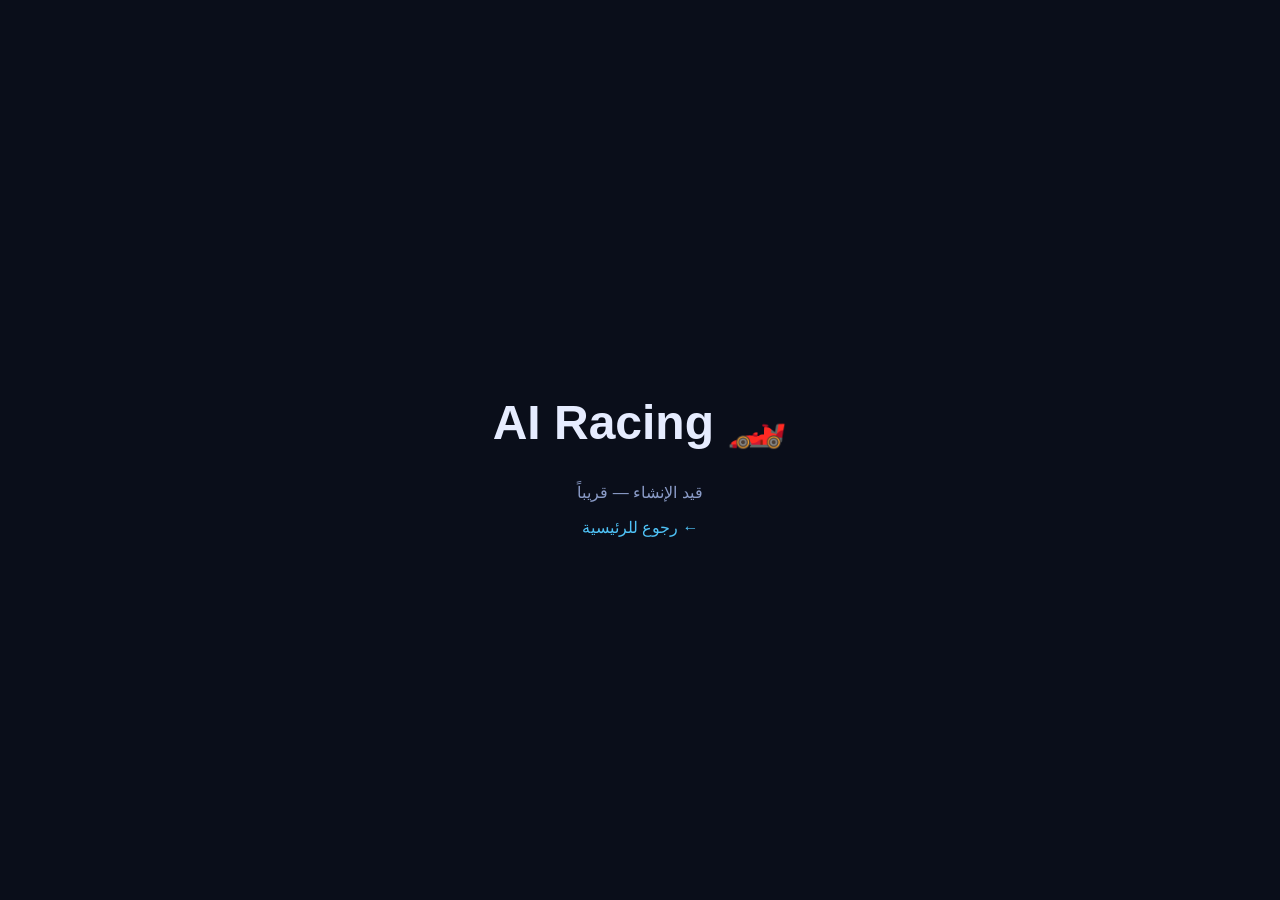
==== racing/index.html @ a8f6acb1 "Create racing/index.html" ====
<!DOCTYPE html>
<html lang="ar" dir="rtl">
<head>
<meta charset="UTF-8">
<title>AI Racing — قريباً</title>
<style>
  body {
    background: #0a0e1a;
    color: #e6ecff;
    font-family: sans-serif;
    display: flex;
    align-items: center;
    justify-content: center;
    min-height: 100vh;
    margin: 0;
    text-align: center;
  }
  h1 { font-size: 48px; }
  p { color: #8a9bc7; }
  a { color: #4fc3f7; text-decoration: none; }
</style>
</head>
<body>
<div>
  <h1>🏎️ AI Racing</h1>
  <p>قيد الإنشاء — قريباً</p>
  <a href="../">← رجوع للرئيسية</a>
</div>
</body>
</html>
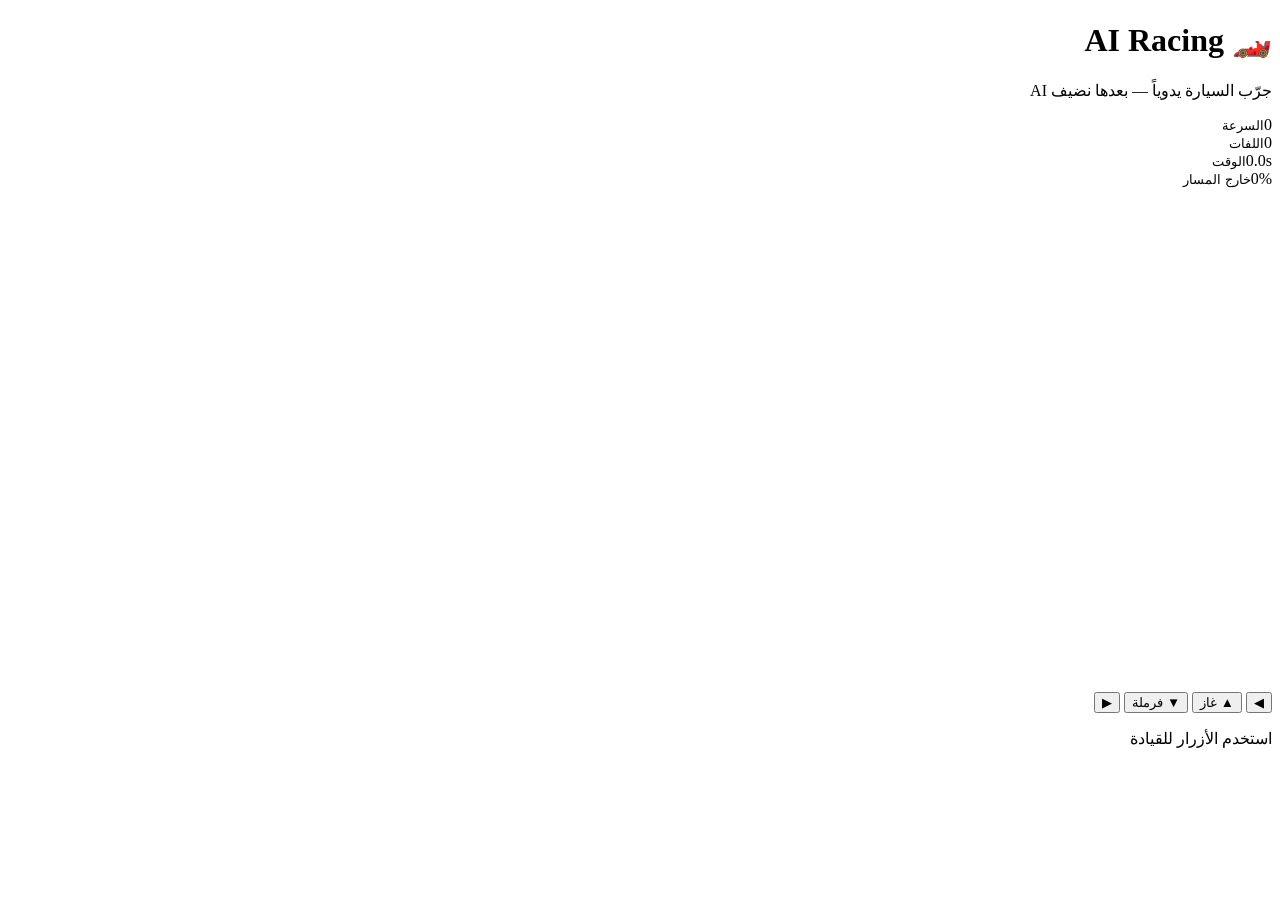
==== commit 9bb37a05: "Update index.html" ====
--- a/racing/index.html
+++ b/racing/index.html
@@ -2,29 +2,32 @@
 <html lang="ar" dir="rtl">
 <head>
 <meta charset="UTF-8">
-<title>AI Racing — قريباً</title>
-<style>
-  body {
-    background: #0a0e1a;
-    color: #e6ecff;
-    font-family: sans-serif;
-    display: flex;
-    align-items: center;
-    justify-content: center;
-    min-height: 100vh;
-    margin: 0;
-    text-align: center;
-  }
-  h1 { font-size: 48px; }
-  p { color: #8a9bc7; }
-  a { color: #4fc3f7; text-decoration: none; }
-</style>
+<meta name="viewport" content="width=device-width, initial-scale=1.0, user-scalable=no">
+<title>AI Racing — تجربة</title>
+<link rel="stylesheet" href="style.css">
 </head>
 <body>
-<div>
-  <h1>🏎️ AI Racing</h1>
-  <p>قيد الإنشاء — قريباً</p>
-  <a href="../">← رجوع للرئيسية</a>
+<div class="app">
+  <header>
+    <h1>🏎️ AI Racing</h1>
+    <p class="sub">جرّب السيارة يدوياً — بعدها نضيف AI</p>
+  </header>
+  <div class="stats">
+    <div class="stat"><span id="speed">0</span><small>السرعة</small></div>
+    <div class="stat"><span id="lap">0</span><small>اللفات</small></div>
+    <div class="stat"><span id="time">0.0s</span><small>الوقت</small></div>
+    <div class="stat"><span id="offtrack">0%</span><small>خارج المسار</small></div>
+  </div>
+  <canvas id="game" width="700" height="500"></canvas>
+  <div class="controls">
+    <button id="btnLeft">◀</button>
+    <button id="btnGas">▲ غاز</button>
+    <button id="btnBrake">▼ فرملة</button>
+    <button id="btnRight">▶</button>
+  </div>
+  <p id="status">استخدم الأزرار للقيادة</p>
 </div>
+<script src="track.js"></script>
+<script src="game.js"></script>
 </body>
 </html>
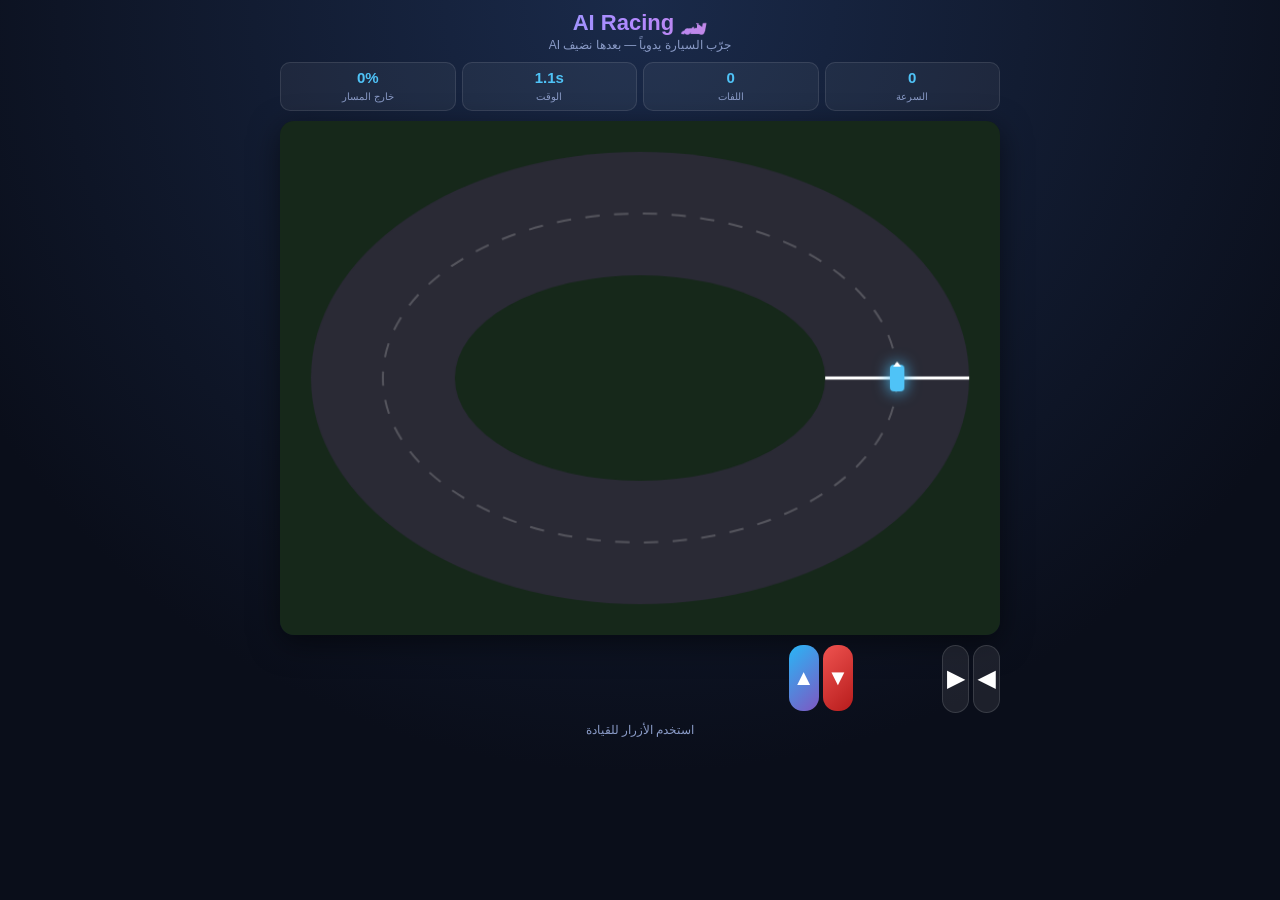
==== commit b7229ae0: "Update index.html" ====
--- a/racing/index.html
+++ b/racing/index.html
@@ -20,10 +20,14 @@
   </div>
   <canvas id="game" width="700" height="500"></canvas>
   <div class="controls">
-    <button id="btnLeft">◀</button>
-    <button id="btnGas">▲ غاز</button>
-    <button id="btnBrake">▼ فرملة</button>
-    <button id="btnRight">▶</button>
+    <div class="side">
+      <button id="btnLeft">◀</button>
+      <button id="btnRight">▶</button>
+    </div>
+    <div class="side">
+      <button id="btnBrake">▼</button>
+      <button id="btnGas">▲</button>
+    </div>
   </div>
   <p id="status">استخدم الأزرار للقيادة</p>
 </div>
--- a/racing/style.css
+++ b/racing/style.css
@@ -0,0 +1,94 @@
+* { box-sizing: border-box; margin: 0; padding: 0; user-select: none; }
+
+body {
+  font-family: 'Segoe UI', Tahoma, sans-serif;
+  background: radial-gradient(circle at 50% 0%, #1a2a4a, #0a0e1a 70%);
+  color: #e6ecff;
+  min-height: 100vh;
+  display: flex;
+  justify-content: center;
+  padding: 10px;
+  touch-action: manipulation;
+  -webkit-tap-highlight-color: transparent;
+}
+
+.app {
+  max-width: 720px;
+  width: 100%;
+  display: flex;
+  flex-direction: column;
+  gap: 10px;
+}
+
+header { text-align: center; }
+h1 {
+  font-size: 22px;
+  background: linear-gradient(90deg, #4fc3f7, #b388ff, #ff8a80);
+  -webkit-background-clip: text;
+  -webkit-text-fill-color: transparent;
+  background-clip: text;
+}
+.sub { font-size: 12px; color: #8a9bc7; margin-top: 2px; }
+
+.stats {
+  display: grid;
+  grid-template-columns: repeat(4, 1fr);
+  gap: 6px;
+}
+.stat {
+  background: rgba(255,255,255,0.05);
+  border: 1px solid rgba(255,255,255,0.1);
+  border-radius: 10px;
+  padding: 6px 2px;
+  text-align: center;
+}
+.stat span {
+  display: block;
+  font-size: 15px;
+  font-weight: 700;
+  color: #4fc3f7;
+}
+.stat small { font-size: 10px; color: #8a9bc7; }
+
+canvas {
+  width: 100%;
+  height: auto;
+  border-radius: 14px;
+  background: #0e1526;
+  box-shadow: 0 8px 30px rgba(0,0,0,0.5);
+  display: block;
+  touch-action: none;
+}
+
+.controls {
+  display: grid;
+  grid-template-columns: 1fr 1.5fr 1.5fr 1fr;
+  gap: 8px;
+}
+.controls button {
+  padding: 20px 4px;
+  font-size: 22px;
+  font-weight: 700;
+  border: none;
+  border-radius: 14px;
+  cursor: pointer;
+  color: #fff;
+  background: rgba(255,255,255,0.08);
+  border: 1px solid rgba(255,255,255,0.12);
+  touch-action: manipulation;
+  transition: transform 0.08s, background 0.15s;
+}
+.controls button:active,
+.controls button.pressed {
+  transform: scale(0.95);
+  background: rgba(79,195,247,0.3);
+}
+#btnGas { background: linear-gradient(135deg, #29b6f6, #7e57c2); border: none; }
+#btnBrake { background: linear-gradient(135deg, #ef5350, #b71c1c); border: none; }
+
+#status {
+  text-align: center;
+  font-size: 12px;
+  color: #8a9bc7;
+  min-height: 18px;
+}
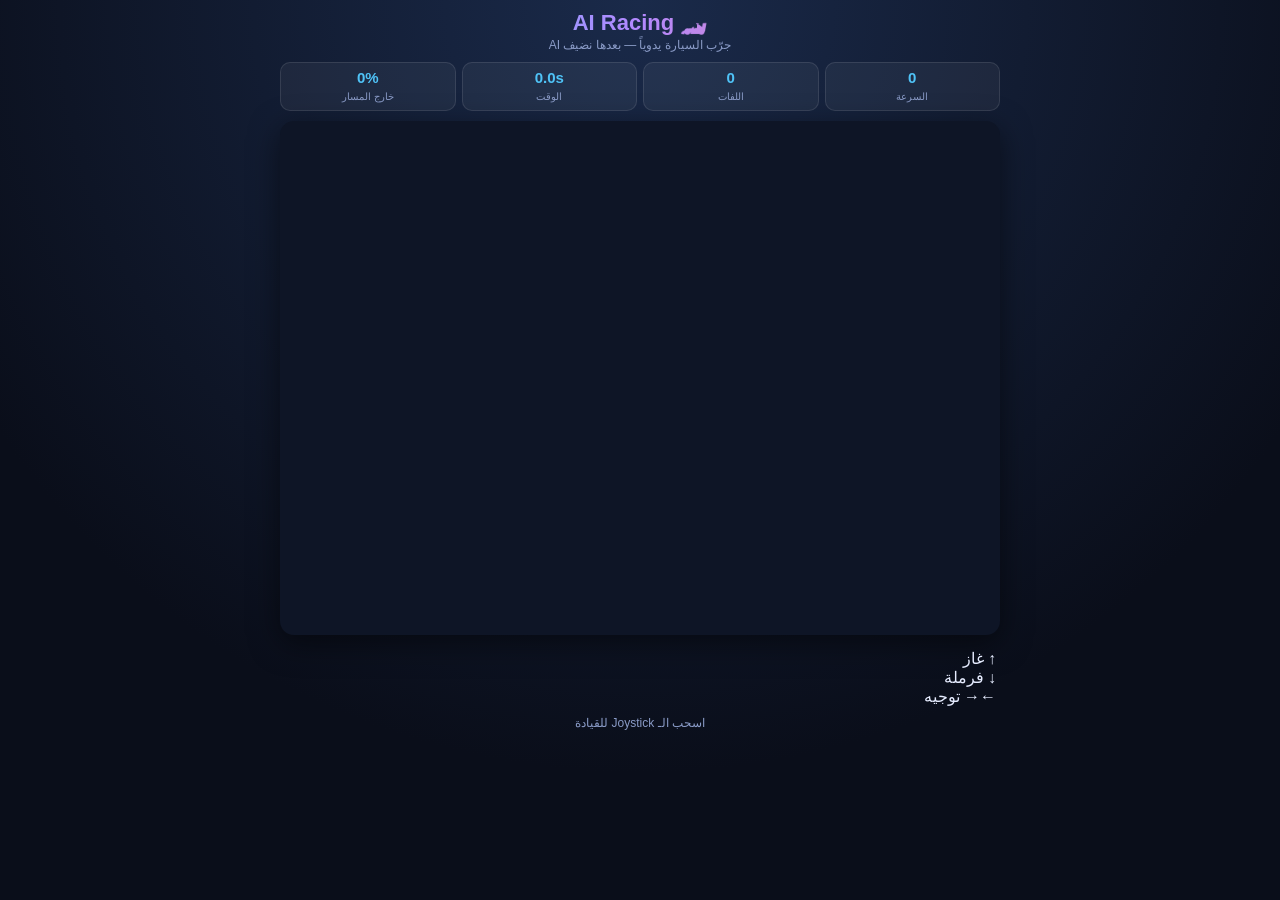
==== commit dd5bc861: "Update index.html" ====
--- a/racing/index.html
+++ b/racing/index.html
@@ -19,17 +19,21 @@
     <div class="stat"><span id="offtrack">0%</span><small>خارج المسار</small></div>
   </div>
   <canvas id="game" width="700" height="500"></canvas>
+
   <div class="controls">
-    <div class="side">
-      <button id="btnLeft">◀</button>
-      <button id="btnRight">▶</button>
+    <div class="hint">
+      <div class="hint-row"><span class="arrow">↑</span> غاز</div>
+      <div class="hint-row"><span class="arrow">↓</span> فرملة</div>
+      <div class="hint-row"><span class="arrow">←</span><span class="arrow">→</span> توجيه</div>
     </div>
-    <div class="side">
-      <button id="btnBrake">▼</button>
-      <button id="btnGas">▲</button>
+
+    <div class="joystick" id="joystick">
+      <div class="joystick-ring"></div>
+      <div class="joystick-knob" id="joystickKnob"></div>
     </div>
   </div>
-  <p id="status">استخدم الأزرار للقيادة</p>
+
+  <p id="status">اسحب الـ Joystick للقيادة</p>
 </div>
 <script src="track.js"></script>
 <script src="game.js"></script>
--- a/racing/style.css
+++ b/racing/style.css
@@ -60,31 +60,61 @@
   touch-action: none;
 }
 
+/* ============ أزرار التحكم ============ */
 .controls {
-  display: grid;
-  grid-template-columns: 1fr 1.5fr 1.5fr 1fr;
-  gap: 8px;
+  display: flex;
+  justify-content: space-between;
+  gap: 10px;
+  margin-top: 4px;
+  padding: 0 4px;
 }
+
+.controls .side {
+  display: flex;
+  gap: 10px;
+}
+
 .controls button {
-  padding: 20px 4px;
-  font-size: 22px;
+  width: 76px;
+  height: 76px;
+  font-size: 26px;
   font-weight: 700;
   border: none;
-  border-radius: 14px;
+  border-radius: 50%;
   cursor: pointer;
   color: #fff;
   background: rgba(255,255,255,0.08);
-  border: 1px solid rgba(255,255,255,0.12);
+  border: 1px solid rgba(255,255,255,0.15);
   touch-action: manipulation;
-  transition: transform 0.08s, background 0.15s;
+  display: flex;
+  align-items: center;
+  justify-content: center;
+  transition: transform 0.08s, background 0.15s, box-shadow 0.15s;
+  box-shadow: 0 4px 12px rgba(0,0,0,0.3);
 }
+
 .controls button:active,
 .controls button.pressed {
-  transform: scale(0.95);
-  background: rgba(79,195,247,0.3);
+  transform: scale(0.9);
+  background: rgba(79,195,247,0.35);
+  box-shadow: 0 0 20px rgba(79,195,247,0.5);
 }
-#btnGas { background: linear-gradient(135deg, #29b6f6, #7e57c2); border: none; }
-#btnBrake { background: linear-gradient(135deg, #ef5350, #b71c1c); border: none; }
+
+#btnLeft,
+#btnRight {
+  background: rgba(255,255,255,0.1);
+}
+
+#btnGas {
+  background: linear-gradient(135deg, #29b6f6, #7e57c2);
+  width: 90px;
+  height: 90px;
+  font-size: 28px;
+}
+
+#btnBrake {
+  background: linear-gradient(135deg, #ef5350, #b71c1c);
+}
 
 #status {
   text-align: center;
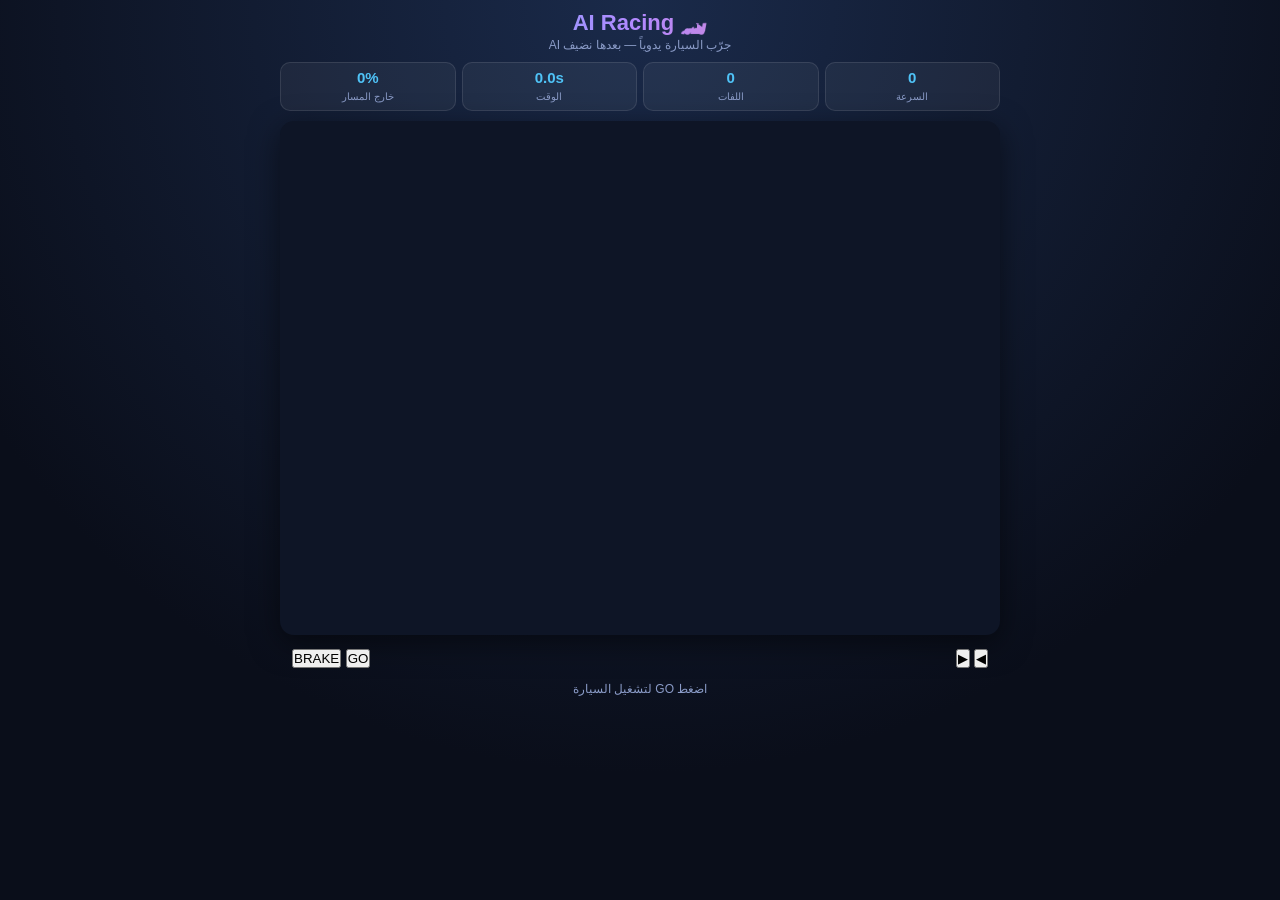
==== commit f6312bf0: "Update index.html" ====
--- a/racing/index.html
+++ b/racing/index.html
@@ -21,19 +21,24 @@
   <canvas id="game" width="700" height="500"></canvas>
 
   <div class="controls">
-    <div class="hint">
-      <div class="hint-row"><span class="arrow">↑</span> غاز</div>
-      <div class="hint-row"><span class="arrow">↓</span> فرملة</div>
-      <div class="hint-row"><span class="arrow">←</span><span class="arrow">→</span> توجيه</div>
+    <!-- يسار: توجيه -->
+    <div class="side left">
+      <button id="btnLeft" class="circle-btn">◀</button>
+      <button id="btnRight" class="circle-btn">▶</button>
     </div>
 
-    <div class="joystick" id="joystick">
-      <div class="joystick-ring"></div>
-      <div class="joystick-knob" id="joystickKnob"></div>
+    <!-- يمين: GO + BRAKE -->
+    <div class="side right">
+      <button id="btnGo" class="round-btn go">
+        <span class="label">GO</span>
+      </button>
+      <button id="btnBrake" class="round-btn brake">
+        <span class="label">BRAKE</span>
+      </button>
     </div>
   </div>
 
-  <p id="status">اسحب الـ Joystick للقيادة</p>
+  <p id="status">اضغط GO لتشغيل السيارة</p>
 </div>
 <script src="track.js"></script>
 <script src="game.js"></script>
--- a/racing/style.css
+++ b/racing/style.css
@@ -10,6 +10,7 @@
   padding: 10px;
   touch-action: manipulation;
   -webkit-tap-highlight-color: transparent;
+  overscroll-behavior: none;
 }
 
 .app {
@@ -60,60 +61,86 @@
   touch-action: none;
 }
 
-/* ============ أزرار التحكم ============ */
+/* ============ منطقة التحكم ============ */
 .controls {
   display: flex;
   justify-content: space-between;
-  gap: 10px;
-  margin-top: 4px;
-  padding: 0 4px;
+  align-items: center;
+  gap: 16px;
+  padding: 4px 12px;
 }
 
-.controls .side {
-  display: flex;
-  gap: 10px;
+.hint {
+  flex: 1;
+  color: #8a9bc7;
+  font-size: 13px;
+  line-height: 1.6;
+}
+.hint-row { display: flex; align-items: center; gap: 8px; margin: 2px 0; }
+.hint-row .arrow {
+  display: inline-flex;
+  align-items: center;
+  justify-content: center;
+  width: 22px;
+  height: 22px;
+  background: rgba(255,255,255,0.06);
+  border: 1px solid rgba(255,255,255,0.15);
+  border-radius: 6px;
+  font-size: 13px;
+  color: #4fc3f7;
 }
 
-.controls button {
-  width: 76px;
-  height: 76px;
-  font-size: 26px;
-  font-weight: 700;
-  border: none;
+/* ============ الـ Joystick ============ */
+.joystick {
+  position: relative;
+  width: 150px;
+  height: 150px;
   border-radius: 50%;
-  cursor: pointer;
-  color: #fff;
-  background: rgba(255,255,255,0.08);
-  border: 1px solid rgba(255,255,255,0.15);
-  touch-action: manipulation;
-  display: flex;
-  align-items: center;
-  justify-content: center;
-  transition: transform 0.08s, background 0.15s, box-shadow 0.15s;
-  box-shadow: 0 4px 12px rgba(0,0,0,0.3);
+  background: radial-gradient(circle at 50% 50%,
+              rgba(79,195,247,0.10),
+              rgba(255,255,255,0.03) 70%);
+  border: 2px solid rgba(255,255,255,0.15);
+  box-shadow: inset 0 0 30px rgba(0,0,0,0.5),
+              0 4px 20px rgba(0,0,0,0.4);
+  touch-action: none;
+  user-select: none;
+  transition: box-shadow 0.2s, border-color 0.2s;
 }
 
-.controls button:active,
-.controls button.pressed {
-  transform: scale(0.9);
-  background: rgba(79,195,247,0.35);
-  box-shadow: 0 0 20px rgba(79,195,247,0.5);
+.joystick.active {
+  border-color: rgba(79,195,247,0.5);
+  box-shadow: inset 0 0 30px rgba(0,0,0,0.5),
+              0 0 25px rgba(79,195,247,0.35);
 }
 
-#btnLeft,
-#btnRight {
-  background: rgba(255,255,255,0.1);
+.joystick-ring {
+  position: absolute;
+  inset: 18px;
+  border-radius: 50%;
+  border: 1px dashed rgba(255,255,255,0.12);
+  pointer-events: none;
 }
 
-#btnGas {
-  background: linear-gradient(135deg, #29b6f6, #7e57c2);
-  width: 90px;
-  height: 90px;
-  font-size: 28px;
+.joystick-knob {
+  position: absolute;
+  left: 50%;
+  top: 50%;
+  width: 64px;
+  height: 64px;
+  margin: -32px 0 0 -32px;
+  border-radius: 50%;
+  background: linear-gradient(145deg, #4fc3f7, #7e57c2);
+  box-shadow: 0 4px 16px rgba(79,195,247,0.55),
+              0 0 0 3px rgba(255,255,255,0.08);
+  transition: transform 0.18s cubic-bezier(0.34, 1.4, 0.64, 1);
+  pointer-events: none;
+  will-change: transform;
 }
 
-#btnBrake {
-  background: linear-gradient(135deg, #ef5350, #b71c1c);
+.joystick.active .joystick-knob {
+  transition: none;
+  box-shadow: 0 4px 22px rgba(79,195,247,0.85),
+              0 0 0 3px rgba(255,255,255,0.15);
 }
 
 #status {
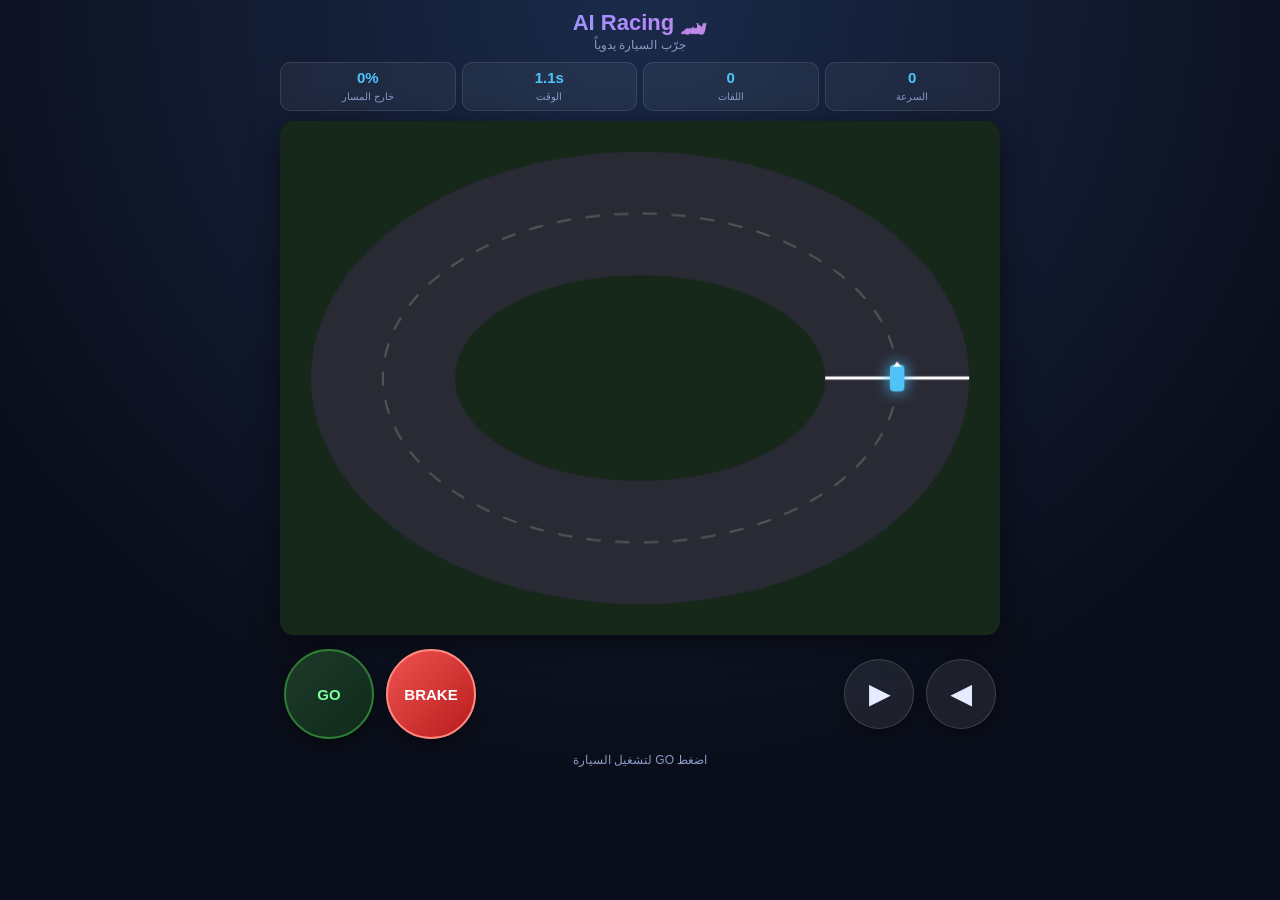
==== commit ceb43df9: "Update index.html" ====
--- a/racing/index.html
+++ b/racing/index.html
@@ -3,14 +3,14 @@
 <head>
 <meta charset="UTF-8">
 <meta name="viewport" content="width=device-width, initial-scale=1.0, user-scalable=no">
-<title>AI Racing — تجربة</title>
-<link rel="stylesheet" href="style.css">
+<title>AI Racing</title>
+<link rel="stylesheet" href="style.css?v=3">
 </head>
 <body>
 <div class="app">
   <header>
     <h1>🏎️ AI Racing</h1>
-    <p class="sub">جرّب السيارة يدوياً — بعدها نضيف AI</p>
+    <p class="sub">جرّب السيارة يدوياً</p>
   </header>
   <div class="stats">
     <div class="stat"><span id="speed">0</span><small>السرعة</small></div>
@@ -18,29 +18,23 @@
     <div class="stat"><span id="time">0.0s</span><small>الوقت</small></div>
     <div class="stat"><span id="offtrack">0%</span><small>خارج المسار</small></div>
   </div>
+
   <canvas id="game" width="700" height="500"></canvas>
 
   <div class="controls">
-    <!-- يسار: توجيه -->
-    <div class="side left">
+    <div class="side">
       <button id="btnLeft" class="circle-btn">◀</button>
       <button id="btnRight" class="circle-btn">▶</button>
     </div>
-
-    <!-- يمين: GO + BRAKE -->
-    <div class="side right">
-      <button id="btnGo" class="round-btn go">
-        <span class="label">GO</span>
-      </button>
-      <button id="btnBrake" class="round-btn brake">
-        <span class="label">BRAKE</span>
-      </button>
+    <div class="side">
+      <button id="btnBrake" class="round-btn brake">BRAKE</button>
+      <button id="btnGo" class="round-btn go">GO</button>
     </div>
   </div>
 
   <p id="status">اضغط GO لتشغيل السيارة</p>
 </div>
-<script src="track.js"></script>
-<script src="game.js"></script>
+<script src="track.js?v=3"></script>
+<script src="game.js?v=3"></script>
 </body>
 </html>
--- a/racing/style.css
+++ b/racing/style.css
@@ -61,86 +61,89 @@
   touch-action: none;
 }
 
-/* ============ منطقة التحكم ============ */
+/* ============ التحكم ============ */
 .controls {
   display: flex;
   justify-content: space-between;
   align-items: center;
-  gap: 16px;
-  padding: 4px 12px;
+  gap: 10px;
+  padding: 4px 4px;
 }
 
-.hint {
-  flex: 1;
-  color: #8a9bc7;
-  font-size: 13px;
-  line-height: 1.6;
+.side {
+  display: flex;
+  gap: 12px;
+  align-items: center;
 }
-.hint-row { display: flex; align-items: center; gap: 8px; margin: 2px 0; }
-.hint-row .arrow {
-  display: inline-flex;
+
+/* أزرار التوجيه (دوائر صغيرة) */
+.circle-btn {
+  width: 70px;
+  height: 70px;
+  font-size: 26px;
+  font-weight: 700;
+  border-radius: 50%;
+  border: 1px solid rgba(255,255,255,0.15);
+  background: rgba(255,255,255,0.08);
+  color: #e6ecff;
+  cursor: pointer;
+  touch-action: manipulation;
+  display: flex;
   align-items: center;
   justify-content: center;
-  width: 22px;
-  height: 22px;
-  background: rgba(255,255,255,0.06);
-  border: 1px solid rgba(255,255,255,0.15);
-  border-radius: 6px;
-  font-size: 13px;
-  color: #4fc3f7;
+  transition: transform 0.08s, background 0.15s;
+  box-shadow: 0 4px 12px rgba(0,0,0,0.3);
+}
+.circle-btn:active,
+.circle-btn.pressed {
+  transform: scale(0.9);
+  background: rgba(79,195,247,0.35);
 }
 
-/* ============ الـ Joystick ============ */
-.joystick {
-  position: relative;
-  width: 150px;
-  height: 150px;
+/* أزرار GO و BRAKE (كبسولة) */
+.round-btn {
+  width: 90px;
+  height: 90px;
   border-radius: 50%;
-  background: radial-gradient(circle at 50% 50%,
-              rgba(79,195,247,0.10),
-              rgba(255,255,255,0.03) 70%);
-  border: 2px solid rgba(255,255,255,0.15);
-  box-shadow: inset 0 0 30px rgba(0,0,0,0.5),
-              0 4px 20px rgba(0,0,0,0.4);
-  touch-action: none;
-  user-select: none;
-  transition: box-shadow 0.2s, border-color 0.2s;
+  border: none;
+  color: #fff;
+  font-weight: 800;
+  font-size: 15px;
+  cursor: pointer;
+  touch-action: manipulation;
+  display: flex;
+  align-items: center;
+  justify-content: center;
+  transition: transform 0.1s, box-shadow 0.2s, background 0.2s;
+  box-shadow: 0 4px 14px rgba(0,0,0,0.4);
 }
 
-.joystick.active {
-  border-color: rgba(79,195,247,0.5);
-  box-shadow: inset 0 0 30px rgba(0,0,0,0.5),
-              0 0 25px rgba(79,195,247,0.35);
+.round-btn .label {
+  letter-spacing: 1px;
 }
 
-.joystick-ring {
-  position: absolute;
-  inset: 18px;
-  border-radius: 50%;
-  border: 1px dashed rgba(255,255,255,0.12);
-  pointer-events: none;
+/* GO - أخضر، لما شغال يصير أخضر متوهج */
+.round-btn.go {
+  background: linear-gradient(135deg, #1f3a2a, #0e2a1a);
+  border: 2px solid #2e7d32;
+  color: #7cffa0;
+}
+.round-btn.go.active {
+  background: linear-gradient(135deg, #00e676, #00c853);
+  border-color: #b9f6ca;
+  color: #003300;
+  box-shadow: 0 0 25px rgba(0,230,118,0.7),
+              0 4px 14px rgba(0,0,0,0.4);
 }
 
-.joystick-knob {
-  position: absolute;
-  left: 50%;
-  top: 50%;
-  width: 64px;
-  height: 64px;
-  margin: -32px 0 0 -32px;
-  border-radius: 50%;
-  background: linear-gradient(145deg, #4fc3f7, #7e57c2);
-  box-shadow: 0 4px 16px rgba(79,195,247,0.55),
-              0 0 0 3px rgba(255,255,255,0.08);
-  transition: transform 0.18s cubic-bezier(0.34, 1.4, 0.64, 1);
-  pointer-events: none;
-  will-change: transform;
+/* BRAKE - أحمر */
+.round-btn.brake {
+  background: linear-gradient(135deg, #ef5350, #b71c1c);
+  border: 2px solid #ff8a80;
 }
-
-.joystick.active .joystick-knob {
-  transition: none;
-  box-shadow: 0 4px 22px rgba(79,195,247,0.85),
-              0 0 0 3px rgba(255,255,255,0.15);
+.round-btn.brake.pressed {
+  transform: scale(0.9);
+  box-shadow: 0 0 25px rgba(255,80,80,0.8);
 }
 
 #status {
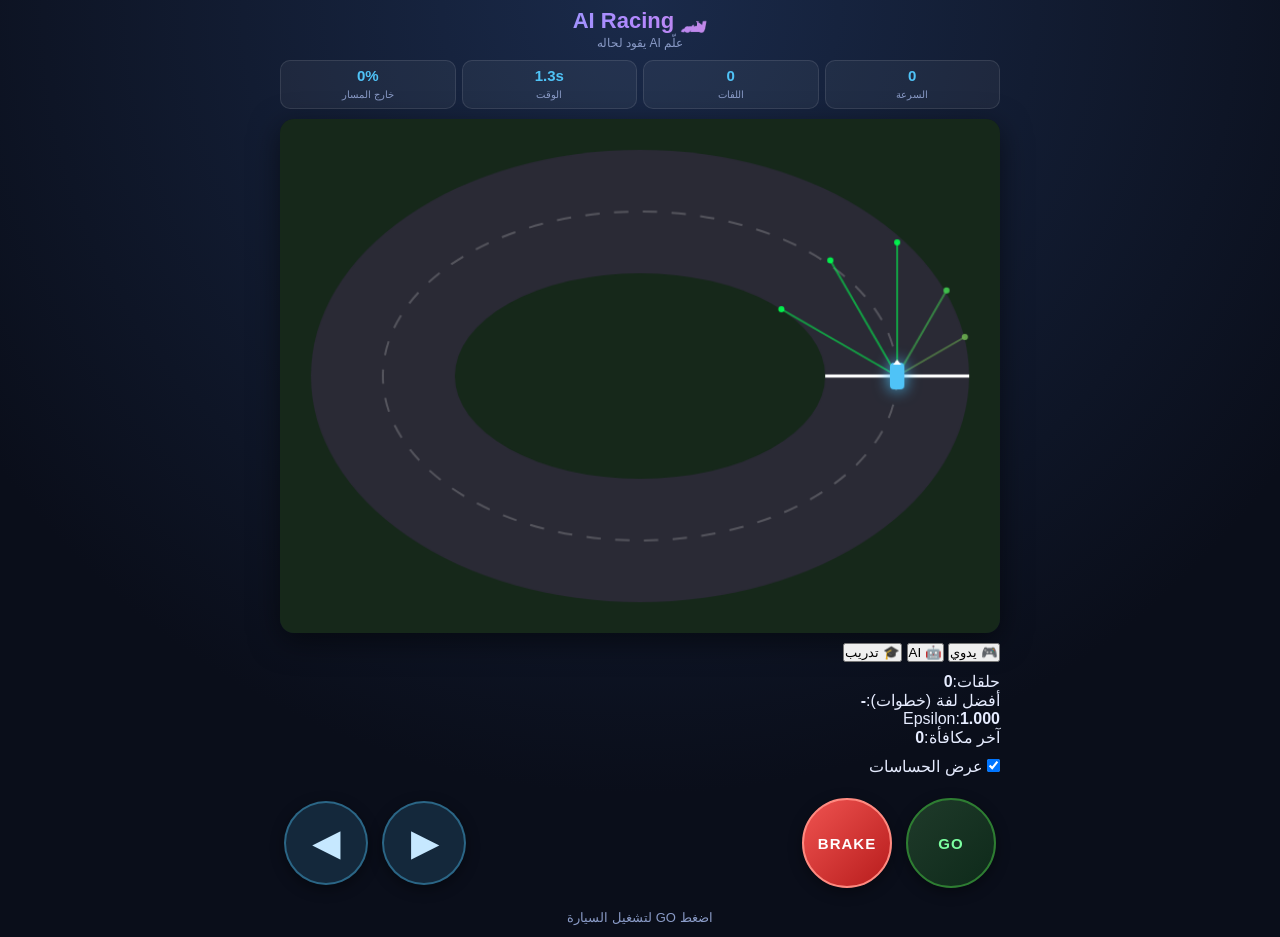
==== commit f44099a1: "Update index.html" ====
--- a/racing/index.html
+++ b/racing/index.html
@@ -4,14 +4,15 @@
 <meta charset="UTF-8">
 <meta name="viewport" content="width=device-width, initial-scale=1.0, user-scalable=no">
 <title>AI Racing</title>
-<link rel="stylesheet" href="style.css?v=3">
+<link rel="stylesheet" href="style.css?v=4">
 </head>
 <body>
 <div class="app">
   <header>
     <h1>🏎️ AI Racing</h1>
-    <p class="sub">جرّب السيارة يدوياً</p>
+    <p class="sub">علّم AI يقود لحاله</p>
   </header>
+
   <div class="stats">
     <div class="stat"><span id="speed">0</span><small>السرعة</small></div>
     <div class="stat"><span id="lap">0</span><small>اللفات</small></div>
@@ -21,7 +22,29 @@
 
   <canvas id="game" width="700" height="500"></canvas>
 
-  <div class="controls">
+  <!-- أوضاع -->
+  <div class="modes">
+    <button id="btnManual" class="mode active">🎮 يدوي</button>
+    <button id="btnAI" class="mode">🤖 AI</button>
+    <button id="btnTrain" class="mode">🎓 تدريب</button>
+  </div>
+
+  <!-- لوحة التدريب -->
+  <div id="trainPanel" class="train-panel hidden">
+    <div class="tp-row"><span>حلقات:</span><b id="trEpisodes">0</b></div>
+    <div class="tp-row"><span>أفضل لفة (خطوات):</span><b id="trBestLap">-</b></div>
+    <div class="tp-row"><span>Epsilon:</span><b id="trEpsilon">1.000</b></div>
+    <div class="tp-row"><span>آخر مكافأة:</span><b id="trReward">0</b></div>
+  </div>
+
+  <!-- عرض الحساسات -->
+  <label class="toggle">
+    <input type="checkbox" id="showSensors" checked>
+    <span>عرض الحساسات</span>
+  </label>
+
+  <!-- تحكم يدوي -->
+  <div id="controls" class="controls">
     <div class="side">
       <button id="btnLeft" class="circle-btn">◀</button>
       <button id="btnRight" class="circle-btn">▶</button>
@@ -34,7 +57,8 @@
 
   <p id="status">اضغط GO لتشغيل السيارة</p>
 </div>
-<script src="track.js?v=3"></script>
-<script src="game.js?v=3"></script>
+<script src="track.js?v=4"></script>
+<script src="ai.js?v=4"></script>
+<script src="game.js?v=4"></script>
 </body>
 </html>
--- a/racing/style.css
+++ b/racing/style.css
@@ -1,15 +1,19 @@
 * { box-sizing: border-box; margin: 0; padding: 0; user-select: none; }
 
-body {
-  font-family: 'Segoe UI', Tahoma, sans-serif;
+html, body {
   background: radial-gradient(circle at 50% 0%, #1a2a4a, #0a0e1a 70%);
   color: #e6ecff;
+  font-family: 'Segoe UI', Tahoma, sans-serif;
   min-height: 100vh;
+  overflow-x: hidden;
+  -webkit-tap-highlight-color: transparent;
+}
+
+body {
   display: flex;
   justify-content: center;
-  padding: 10px;
+  padding: 8px;
   touch-action: manipulation;
-  -webkit-tap-highlight-color: transparent;
   overscroll-behavior: none;
 }
 
@@ -63,44 +67,47 @@
 
 /* ============ التحكم ============ */
 .controls {
+  direction: ltr;                 /* ← يمنع الانقلاب بسبب RTL */
   display: flex;
   justify-content: space-between;
   align-items: center;
-  gap: 10px;
-  padding: 4px 4px;
+  gap: 16px;
+  padding: 8px 4px;
+  margin-top: 4px;
 }
 
 .side {
   display: flex;
-  gap: 12px;
+  gap: 14px;
   align-items: center;
 }
 
-/* أزرار التوجيه (دوائر صغيرة) */
+/* أزرار التوجيه */
 .circle-btn {
-  width: 70px;
-  height: 70px;
-  font-size: 26px;
+  width: 84px;
+  height: 84px;
+  font-size: 34px;
   font-weight: 700;
   border-radius: 50%;
-  border: 1px solid rgba(255,255,255,0.15);
-  background: rgba(255,255,255,0.08);
-  color: #e6ecff;
+  border: 2px solid rgba(79,195,247,0.4);
+  background: rgba(79,195,247,0.15);
+  color: #c6e8ff;
   cursor: pointer;
   touch-action: manipulation;
   display: flex;
   align-items: center;
   justify-content: center;
   transition: transform 0.08s, background 0.15s;
-  box-shadow: 0 4px 12px rgba(0,0,0,0.3);
+  box-shadow: 0 4px 14px rgba(0,0,0,0.4);
 }
 .circle-btn:active,
 .circle-btn.pressed {
   transform: scale(0.9);
-  background: rgba(79,195,247,0.35);
+  background: rgba(79,195,247,0.5);
+  color: #fff;
 }
 
-/* أزرار GO و BRAKE (كبسولة) */
+/* أزرار GO / BRAKE */
 .round-btn {
   width: 90px;
   height: 90px;
@@ -109,6 +116,7 @@
   color: #fff;
   font-weight: 800;
   font-size: 15px;
+  letter-spacing: 1px;
   cursor: pointer;
   touch-action: manipulation;
   display: flex;
@@ -118,11 +126,6 @@
   box-shadow: 0 4px 14px rgba(0,0,0,0.4);
 }
 
-.round-btn .label {
-  letter-spacing: 1px;
-}
-
-/* GO - أخضر، لما شغال يصير أخضر متوهج */
 .round-btn.go {
   background: linear-gradient(135deg, #1f3a2a, #0e2a1a);
   border: 2px solid #2e7d32;
@@ -132,11 +135,10 @@
   background: linear-gradient(135deg, #00e676, #00c853);
   border-color: #b9f6ca;
   color: #003300;
-  box-shadow: 0 0 25px rgba(0,230,118,0.7),
+  box-shadow: 0 0 28px rgba(0,230,118,0.75),
               0 4px 14px rgba(0,0,0,0.4);
 }
 
-/* BRAKE - أحمر */
 .round-btn.brake {
   background: linear-gradient(135deg, #ef5350, #b71c1c);
   border: 2px solid #ff8a80;
@@ -148,7 +150,8 @@
 
 #status {
   text-align: center;
-  font-size: 12px;
+  font-size: 13px;
   color: #8a9bc7;
-  min-height: 18px;
+  min-height: 20px;
+  padding: 4px;
 }
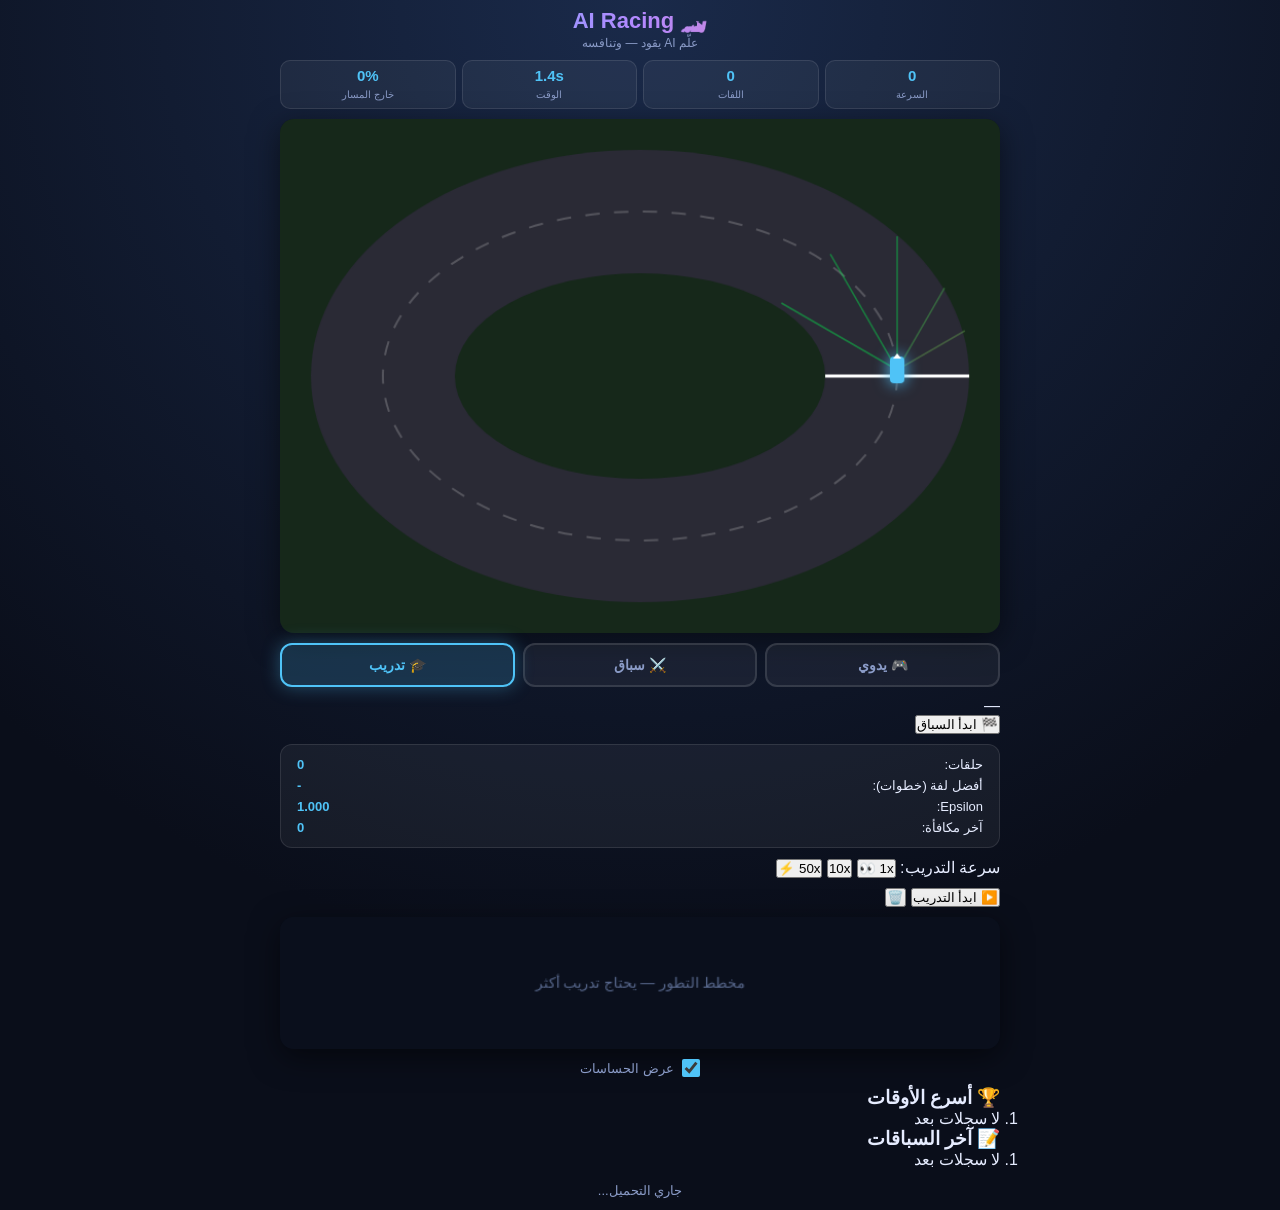
==== commit 41a56a16: "Update index.html" ====
--- a/racing/index.html
+++ b/racing/index.html
@@ -4,13 +4,13 @@
 <meta charset="UTF-8">
 <meta name="viewport" content="width=device-width, initial-scale=1.0, user-scalable=no">
 <title>AI Racing</title>
-<link rel="stylesheet" href="style.css?v=4">
+<link rel="stylesheet" href="style.css?v=5">
 </head>
 <body>
 <div class="app">
   <header>
     <h1>🏎️ AI Racing</h1>
-    <p class="sub">علّم AI يقود لحاله</p>
+    <p class="sub">علّم AI يقود — وتنافسه</p>
   </header>
 
   <div class="stats">
@@ -22,20 +22,41 @@
 
   <canvas id="game" width="700" height="500"></canvas>
 
-  <!-- أوضاع -->
+  <!-- الأوضاع -->
   <div class="modes">
-    <button id="btnManual" class="mode active">🎮 يدوي</button>
-    <button id="btnAI" class="mode">🤖 AI</button>
-    <button id="btnTrain" class="mode">🎓 تدريب</button>
+    <button id="btnManual" class="mode">🎮 يدوي</button>
+    <button id="btnRace" class="mode">⚔️ سباق</button>
+    <button id="btnTrain" class="mode active">🎓 تدريب</button>
   </div>
 
-  <!-- لوحة التدريب -->
-  <div id="trainPanel" class="train-panel hidden">
+  <!-- سباق -->
+  <div id="raceInfo" class="hidden">
+    <p id="raceResult" class="race-info">—</p>
+    <button id="raceStartBtn" class="big-btn">🏁 ابدأ السباق</button>
+  </div>
+
+  <!-- تدريب -->
+  <div id="trainPanel" class="train-panel">
     <div class="tp-row"><span>حلقات:</span><b id="trEpisodes">0</b></div>
     <div class="tp-row"><span>أفضل لفة (خطوات):</span><b id="trBestLap">-</b></div>
     <div class="tp-row"><span>Epsilon:</span><b id="trEpsilon">1.000</b></div>
     <div class="tp-row"><span>آخر مكافأة:</span><b id="trReward">0</b></div>
   </div>
+
+  <div id="speedPanel" class="speed-panel">
+    <span class="speed-label">سرعة التدريب:</span>
+    <button class="speed-btn active" data-speed="1">1x 👀</button>
+    <button class="speed-btn" data-speed="10">10x</button>
+    <button class="speed-btn" data-speed="50">50x ⚡</button>
+  </div>
+
+  <div class="row-btns">
+    <button id="btnTrainToggle" class="big-btn">▶️ ابدأ التدريب</button>
+    <button id="btnResetBrain" class="small-btn">🗑️</button>
+  </div>
+
+  <!-- مخطط التطور -->
+  <canvas id="chart" width="600" height="110"></canvas>
 
   <!-- عرض الحساسات -->
   <label class="toggle">
@@ -44,7 +65,7 @@
   </label>
 
   <!-- تحكم يدوي -->
-  <div id="controls" class="controls">
+  <div id="controls" class="controls hidden">
     <div class="side">
       <button id="btnLeft" class="circle-btn">◀</button>
       <button id="btnRight" class="circle-btn">▶</button>
@@ -55,10 +76,23 @@
     </div>
   </div>
 
-  <p id="status">اضغط GO لتشغيل السيارة</p>
+  <!-- الليدر بورد -->
+  <div class="leaderboard">
+    <div class="lb-section">
+      <h3>🏆 أسرع الأوقات</h3>
+      <ol id="fastestList" class="lb-list"></ol>
+    </div>
+    <div class="lb-section">
+      <h3>📝 آخر السباقات</h3>
+      <ol id="recentList" class="lb-list"></ol>
+    </div>
+  </div>
+
+  <p id="status" class="status">جاري التحميل...</p>
 </div>
-<script src="track.js?v=4"></script>
-<script src="ai.js?v=4"></script>
-<script src="game.js?v=4"></script>
+<script src="track.js?v=5"></script>
+<script src="ai.js?v=5"></script>
+<script src="leaderboard.js?v=5"></script>
+<script src="game.js?v=5"></script>
 </body>
 </html>
--- a/racing/style.css
+++ b/racing/style.css
@@ -154,4 +154,61 @@
   color: #8a9bc7;
   min-height: 20px;
   padding: 4px;
-}+}
+/* ============ أوضاع ============ */
+.modes {
+  display: grid;
+  grid-template-columns: repeat(3, 1fr);
+  gap: 8px;
+}
+.mode {
+  padding: 12px 6px;
+  font-size: 14px;
+  font-weight: 700;
+  border-radius: 12px;
+  border: 2px solid rgba(255,255,255,0.12);
+  background: rgba(255,255,255,0.05);
+  color: #8a9bc7;
+  cursor: pointer;
+  touch-action: manipulation;
+  transition: all 0.15s;
+}
+.mode.active {
+  border-color: #4fc3f7;
+  background: rgba(79,195,247,0.18);
+  color: #4fc3f7;
+  box-shadow: 0 0 18px rgba(79,195,247,0.35);
+}
+
+/* ============ لوحة التدريب ============ */
+.train-panel {
+  background: rgba(255,255,255,0.05);
+  border: 1px solid rgba(255,255,255,0.1);
+  border-radius: 12px;
+  padding: 12px 16px;
+  display: flex;
+  flex-direction: column;
+  gap: 6px;
+  font-size: 13px;
+}
+.train-panel.hidden { display: none; }
+.tp-row {
+  display: flex;
+  justify-content: space-between;
+}
+.tp-row b { color: #4fc3f7; font-weight: 700; }
+
+/* ============ toggle الحساسات ============ */
+.toggle {
+  display: flex;
+  align-items: center;
+  justify-content: center;
+  gap: 8px;
+  font-size: 13px;
+  color: #8a9bc7;
+  cursor: pointer;
+  user-select: none;
+}
+.toggle input { width: 18px; height: 18px; accent-color: #4fc3f7; }
+
+.controls.hidden { display: none; }
